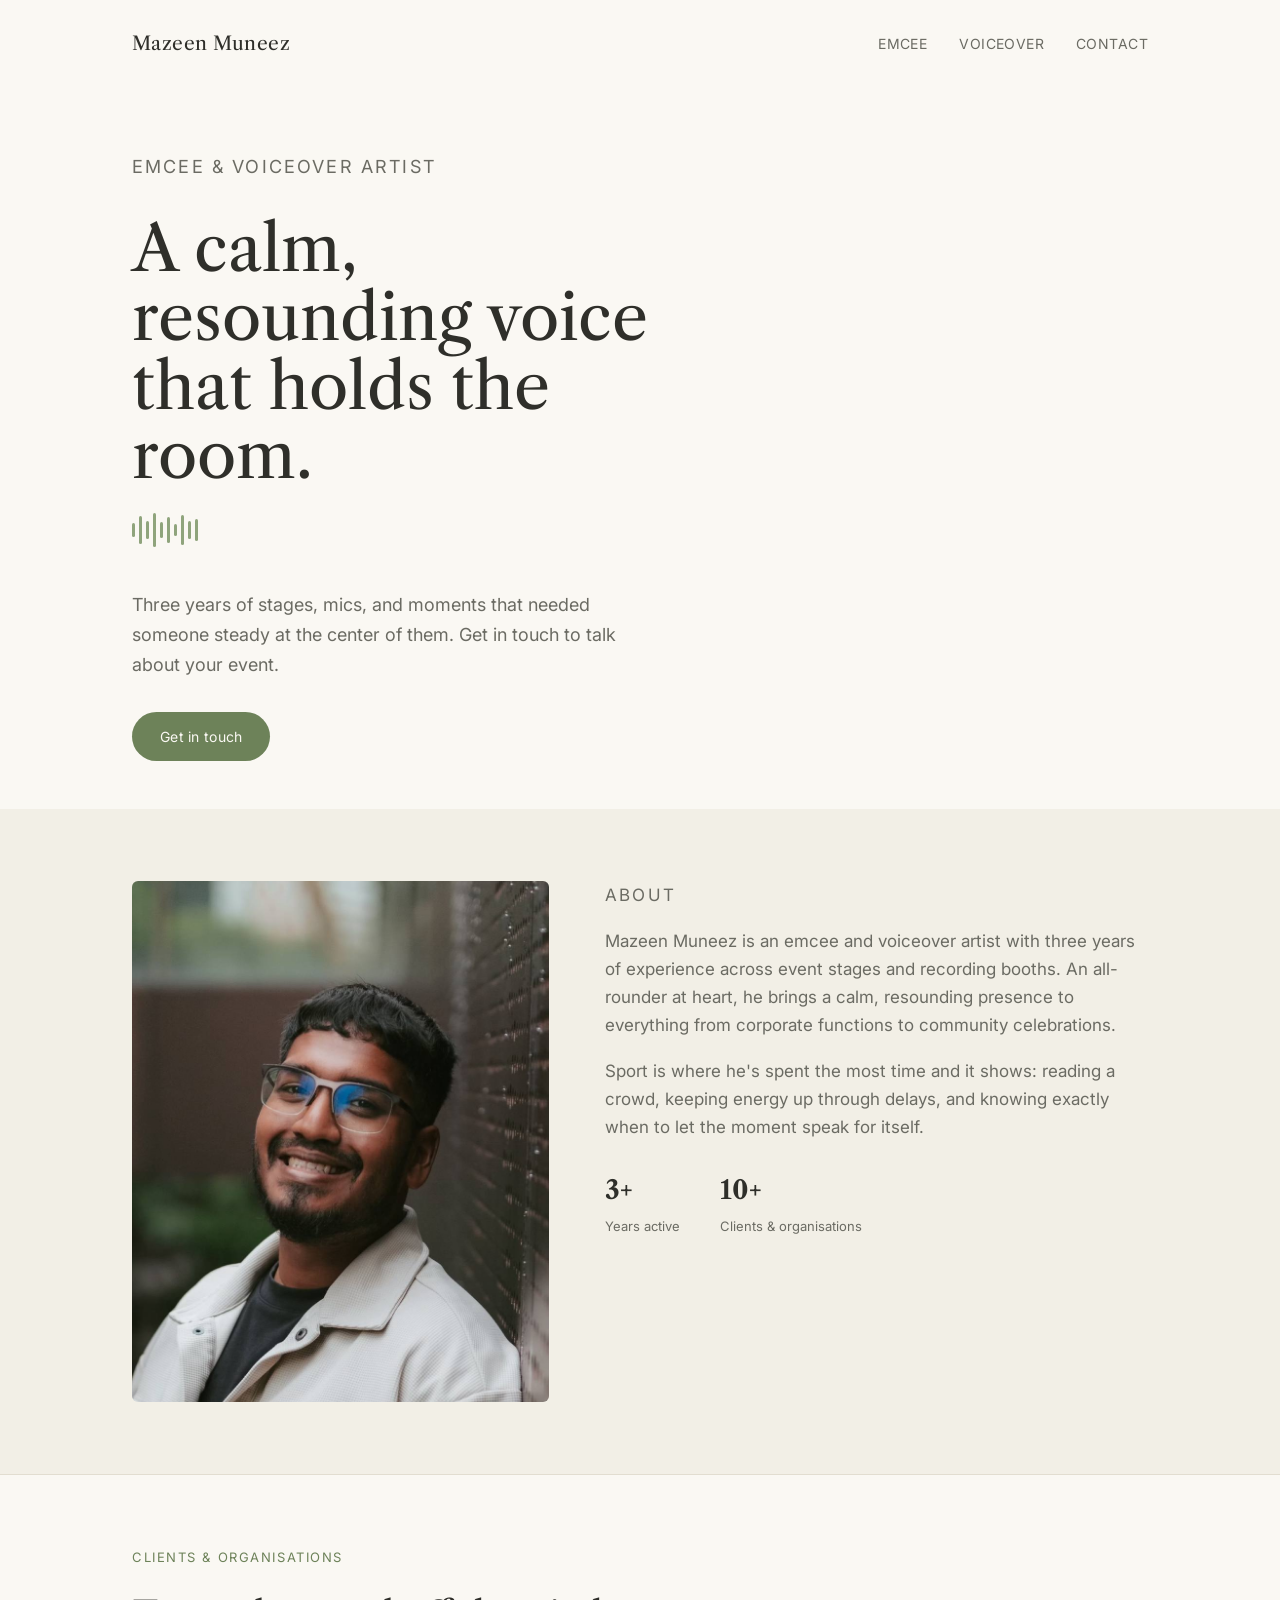
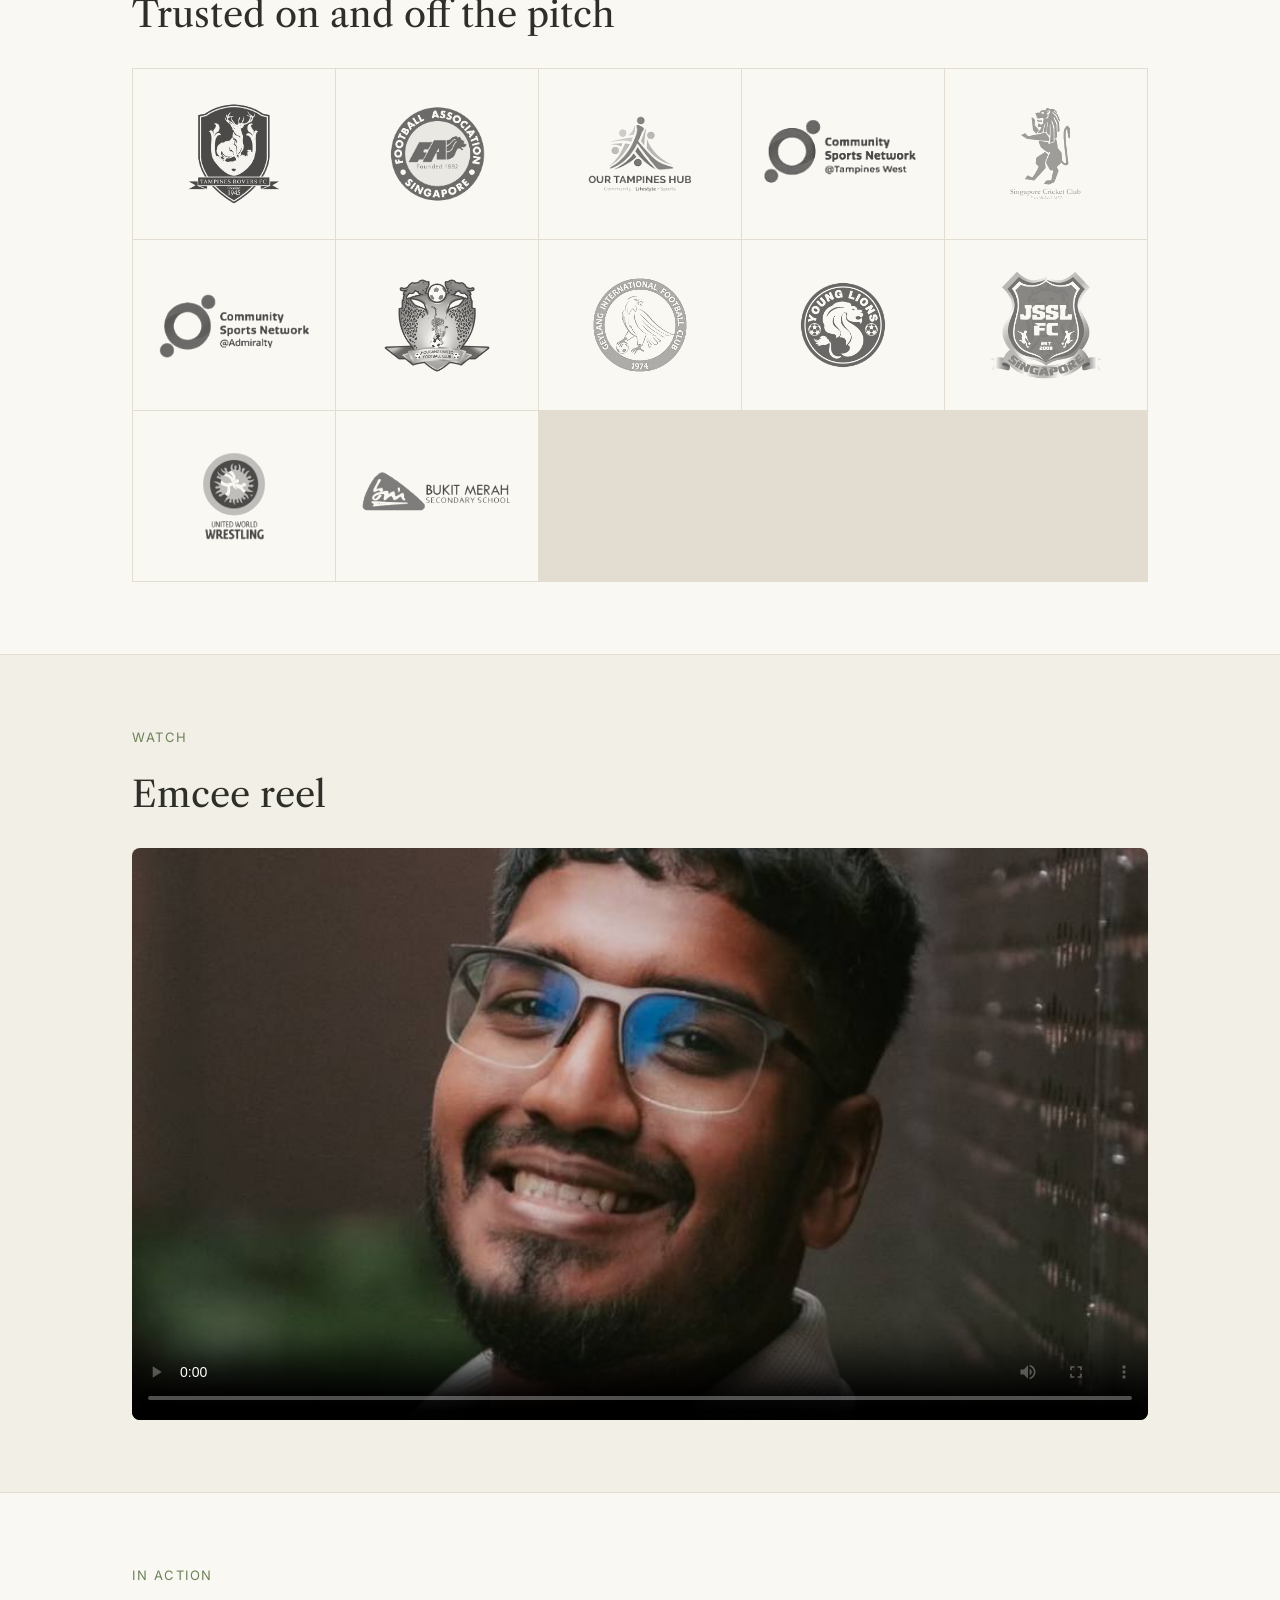
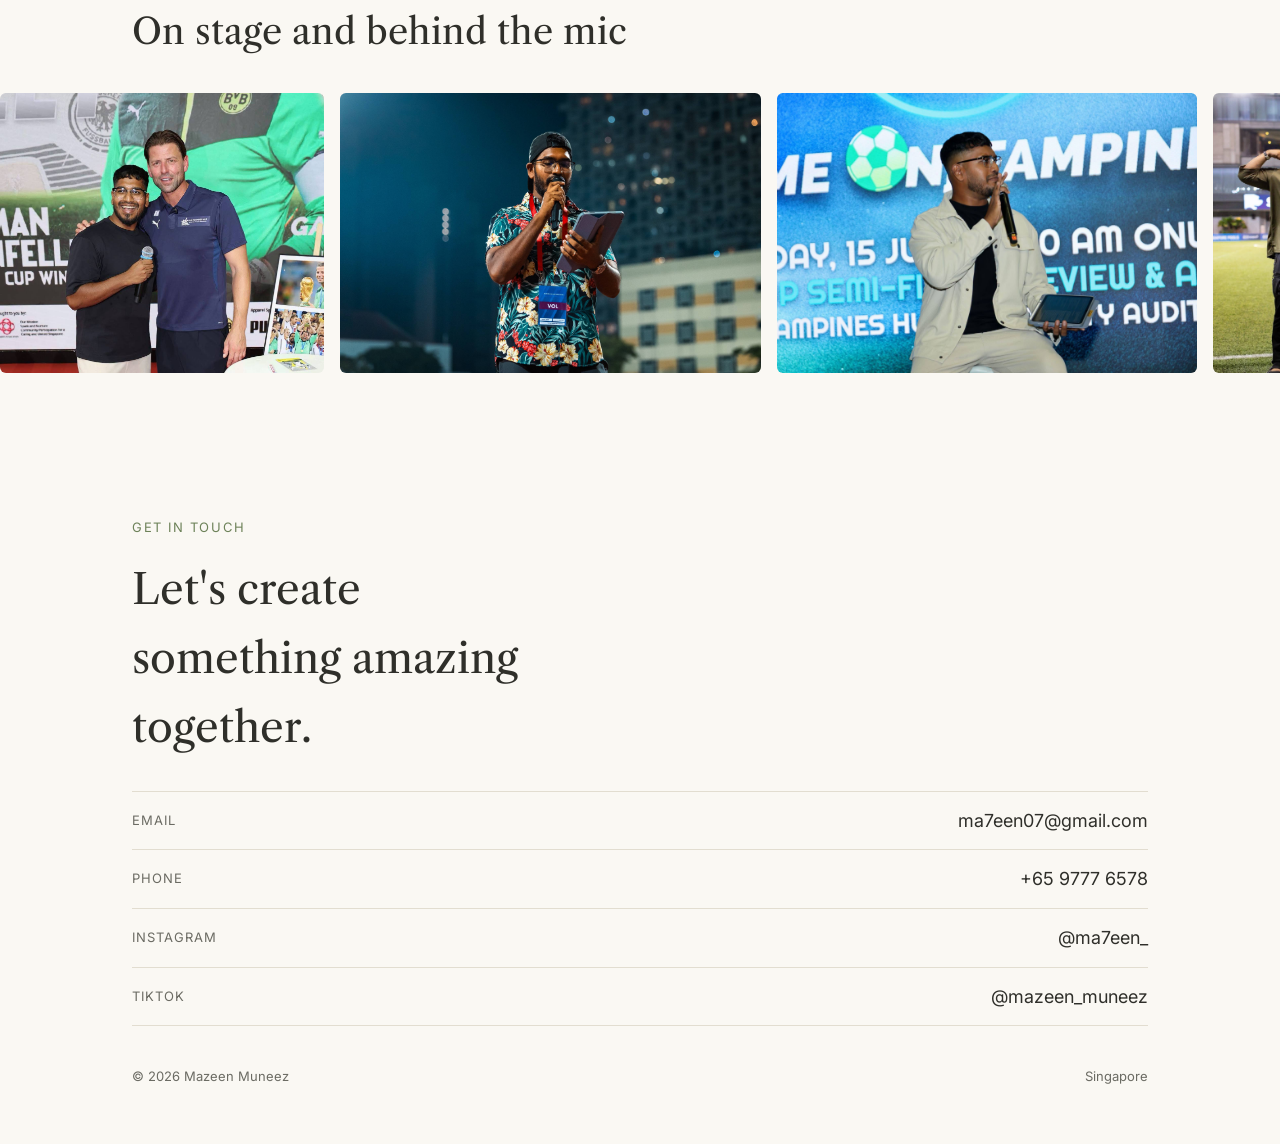
==== index.html @ b74b2fc1 "Update index.html" ====
<!DOCTYPE html>
<html lang="en">
<head>
<meta charset="UTF-8">
<meta name="viewport" content="width=device-width, initial-scale=1.0">
<title>Mazeen Muneez — Emcee &amp; Voiceover Artist</title>
<meta name="description" content="Mazeen Muneez is an emcee and voiceover artist based in Singapore, known for a calm, resounding presence at events of every kind, with a specialty in sports.">
<link rel="preconnect" href="https://fonts.googleapis.com">
<link href="https://fonts.googleapis.com/css2?family=Libre+Caslon+Text:ital@0;1&family=Inter:wght@400;500;600&display=swap" rel="stylesheet">
<link rel="stylesheet" href="styles.css">
</head>
<body>

<nav class="nav">
  <div class="wrap">
    <a href="index.html" class="nav-name">Mazeen Muneez</a>
    <ul class="nav-links">
      <li><a href="index.html">Emcee</a></li>
      <li><a href="voiceover.html">Voiceover</a></li>
      <li><a href="#contact">Contact</a></li>
    </ul>
  </div>
</nav>

<header class="hero">
  <div class="wrap">
    <p class="hero-eyebrow">Emcee &amp; Voiceover Artist</p>
    <h1>A calm, resounding voice that holds the room.</h1>
    <div class="waveform" aria-hidden="true">
      <span style="height:14px"></span>
      <span style="height:28px"></span>
      <span style="height:18px"></span>
      <span style="height:34px"></span>
      <span style="height:16px"></span>
      <span style="height:26px"></span>
      <span style="height:12px"></span>
      <span style="height:30px"></span>
      <span style="height:18px"></span>
      <span style="height:22px"></span>
    </div>
    <p>Three years of stages, mics, and moments that needed someone steady at the center of them. Get in touch to talk about your event.</p>
    <a href="#contact" class="btn btn-primary">Get in touch</a>
  </div>
</header>

<section class="bio">
  <div class="wrap bio-grid">
    <div class="bio-photo">
      <img src="assets/profile.jpg" alt="Portrait of Mazeen Muneez">
    </div>
    <div class="bio-text">
      <p class="section-label">About</p>
      <p>Mazeen Muneez is an emcee and voiceover artist with three years of experience across event stages and recording booths. An all-rounder at heart, he brings a calm, resounding presence to everything from corporate functions to community celebrations.</p>
      <p>Sport is where he's spent the most time and it shows: reading a crowd, keeping energy up through delays, and knowing exactly when to let the moment speak for itself.</p>
      <div class="bio-stats">
        <div class="bio-stat">
          <b>3+</b>
          <span>Years active</span>
        </div>
        <div class="bio-stat">
          <b>10+</b>
          <span>Clients &amp; organisations</span>
        </div>
      </div>
    </div>
  </div>
</section>

<section id="clients">
  <div class="wrap">
    <p class="section-label">Clients &amp; Organisations</p>
    <h2>Trusted on and off the pitch</h2>
    <div class="client-grid">
      <div class="client-tile"><img class="logo-boost" src="assets/logo/tampines-rovers.png" alt="Tampines Rovers FC"></div>
      <div class="client-tile"><img src="assets/logo/FAS.png" alt="FAS"></div>
      <div class="client-tile"><img src="assets/logo/our-tampines-hub.png" alt="Our Tampines Hub"></div>
      <div class="client-tile"><img class="logo-boost-lg" src="assets/logo/tampines-west-CSN.png" alt="Tampines West CSN"></div>
      <div class="client-tile"><img src="assets/logo/singapore-cricket-club.png" alt="Singapore Cricket Club"></div>
      <div class="client-tile"><img src="assets/logo/admiralty-csn.png" alt="Admiralty CSN"></div>
      <div class="client-tile"><img src="assets/logo/Hougang-United.png" alt="Hougang United"></div>
      <div class="client-tile"><img class="logo-shrink" src="assets/logo/Geylang-international.jpg" alt="Geylang International"></div>
      <div class="client-tile"><img src="assets/logo/young-lions.png" alt="Young Lions"></div>
      <div class="client-tile"><img src="assets/logo/jssl.png" alt="JSSL"></div>
      <div class="client-tile"><img src="assets/logo/UWW.png" alt="UWW"></div>
      <div class="client-tile"><img src="assets/logo/BMSS.png" alt="BMSS"></div>
    </div>
  </div>
</section>

<section id="reel" class="bio">
  <div class="wrap">
    <p class="section-label">Watch</p>
    <h2>Emcee reel</h2>
    <div class="reel-frame">
      <video src="assets/showreel.mp4" controls preload="metadata" poster="assets/profile.jpg"></video>
    </div>
  </div>
</section>

<section id="gallery" class="gallery-section">
  <div class="wrap">
    <p class="section-label">In Action</p>
    <h2>On stage and behind the mic</h2>
  </div>
  <div class="gallery-track-wrap">
    <div class="gallery-track">
      <img src="assets/gallery/event-01.jpg" alt="Mazeen Muneez emceeing an event">
      <img src="assets/gallery/event-02.jpg" alt="Mazeen Muneez emceeing an event">
      <img src="assets/gallery/event-03.jpg" alt="Mazeen Muneez emceeing an event">
      <img src="assets/gallery/event-04.jpg" alt="Mazeen Muneez emceeing an event">
      <img src="assets/gallery/event-05.jpg" alt="Mazeen Muneez emceeing an event">
      <img src="assets/gallery/event-06.jpg" alt="Mazeen Muneez emceeing an event">
      <img src="assets/gallery/event-07.jpg" alt="Mazeen Muneez emceeing an event">
      <!-- duplicate set for seamless loop, do not remove -->
      <img src="assets/gallery/event-01.jpg" alt="" aria-hidden="true">
      <img src="assets/gallery/event-02.jpg" alt="" aria-hidden="true">
      <img src="assets/gallery/event-03.jpg" alt="" aria-hidden="true">
      <img src="assets/gallery/event-04.jpg" alt="" aria-hidden="true">
      <img src="assets/gallery/event-05.jpg" alt="" aria-hidden="true">
      <img src="assets/gallery/event-06.jpg" alt="" aria-hidden="true">
      <img src="assets/gallery/event-07.jpg" alt="" aria-hidden="true">
    </div>
  </div>
</section>

<footer id="contact">
  <div class="wrap">
    <p class="section-label">Get in touch</p>
    <h2 class="contact-heading">Let's create something amazing together.</h2>
    <ul class="contact-list">
      <li><span>Email</span><a href="mailto:ma7een07@gmail.com">ma7een07@gmail.com</a></li>
      <li><span>Phone</span><a href="https://wa.me/6597776578" target="_blank" rel="noopener">+65 9777 6578</a></li>
      <li><span>Instagram</span><a href="https://instagram.com/ma7een_">@ma7een_</a></li>
      <li><span>TikTok</span><a href="https://tiktok.com/@mazeen_muneez">@mazeen_muneez</a></li>
    </ul>
    <div class="footer-meta">
      <span>© 2026 Mazeen Muneez</span>
      <span>Singapore</span>
    </div>
  </div>
</footer>

</body>
</html>
---- styles.css ----
/* ============================================
   Mazeen Muneez — Emcee & Voiceover
   Design tokens
   ============================================ */

:root {
  --bg: #faf8f3;
  --bg-sand: #f2efe6;
  --text: #2f2f2a;
  --text-soft: #6b6b63;
  --sage: #8fa47c;
  --sage-deep: #6d8259;
  --divider: #e2ddd0;
  --max-width: 1080px;

  --font-display: 'Libre Caslon Text', Georgia, serif;
  --font-body: 'Inter', -apple-system, BlinkMacSystemFont, sans-serif;
}

* {
  box-sizing: border-box;
}

html {
  scroll-behavior: smooth;
}

@media (prefers-reduced-motion: reduce) {
  html {
    scroll-behavior: auto;
  }
  * {
    animation-duration: 0.01ms !important;
    animation-iteration-count: 1 !important;
    transition-duration: 0.01ms !important;
  }
}

body {
  margin: 0;
  background: var(--bg);
  color: var(--text);
  font-family: var(--font-body);
  font-size: 16px;
  line-height: 1.65;
  -webkit-font-smoothing: antialiased;
}

a {
  color: inherit;
}

img {
  max-width: 100%;
  display: block;
}

.wrap {
  max-width: var(--max-width);
  margin: 0 auto;
  padding: 0 32px;
}

/* ---------- Nav ---------- */

.nav {
  padding: 28px 0;
  position: sticky;
  top: 0;
  background: rgba(250, 248, 243, 0.9);
  backdrop-filter: blur(6px);
  z-index: 10;
  border-bottom: 1px solid transparent;
}

.nav .wrap {
  display: flex;
  flex-wrap: wrap;
  align-items: center;
  justify-content: space-between;
  row-gap: 10px;
}

.nav-name {
  font-family: var(--font-display);
  font-size: 19px;
  letter-spacing: 0.02em;
  text-decoration: none;
  color: var(--text);
}

.nav-links {
  display: flex;
  gap: 32px;
  list-style: none;
  margin: 0;
  padding: 0;
}

.nav-links a {
  text-decoration: none;
  font-size: 14px;
  letter-spacing: 0.03em;
  text-transform: uppercase;
  color: var(--text-soft);
  transition: color 0.2s ease;
}

.nav-links a:hover,
.nav-links a:focus-visible {
  color: var(--sage-deep);
}

@media (max-width: 560px) {
  .nav {
    padding: 20px 0;
  }
  .nav .wrap {
    flex-direction: column;
    align-items: flex-start;
    gap: 12px;
  }
  .nav-links {
    gap: 20px;
  }
}

/* ---------- Hero ---------- */

.hero {
  padding: 64px 0 48px;
}

.hero-eyebrow {
  font-size: 13px;
  letter-spacing: 0.12em;
  text-transform: uppercase;
  color: var(--sage-deep);
  margin: 0 0 14px;
}

.hero h1 {
  font-family: var(--font-display);
  font-weight: 400;
  font-size: clamp(38px, 6vw, 64px);
  line-height: 1.08;
  margin: 0 0 20px;
  max-width: 14ch;
}

.hero p {
  font-size: 18px;
  color: var(--text-soft);
  max-width: 46ch;
  margin: 0 0 32px;
}

/* Waveform signature divider — represents the voice itself */

.waveform {
  display: flex;
  align-items: center;
  gap: 4px;
  height: 40px;
  margin: 8px 0 40px;
}

.waveform span {
  display: block;
  width: 3px;
  border-radius: 2px;
  background: var(--sage);
  animation: sway 2.4s ease-in-out infinite;
}

.waveform span:nth-child(odd) {
  animation-delay: -1.2s;
}

@keyframes sway {
  0%, 100% { height: 10px; opacity: 0.55; }
  50% { height: 34px; opacity: 1; }
}

/* ---------- Buttons ---------- */

.btn {
  display: inline-block;
  padding: 13px 28px;
  border-radius: 999px;
  text-decoration: none;
  font-size: 14px;
  letter-spacing: 0.02em;
  transition: background 0.2s ease, color 0.2s ease, transform 0.2s ease;
}

.btn-primary {
  background: var(--sage-deep);
  color: var(--bg);
}

.btn-primary:hover,
.btn-primary:focus-visible {
  background: var(--text);
  transform: translateY(-1px);
}

.btn-ghost {
  border: 1px solid var(--divider);
  color: var(--text);
}

.btn-ghost:hover,
.btn-ghost:focus-visible {
  border-color: var(--sage-deep);
  color: var(--sage-deep);
}

/* ---------- Section shell ---------- */

section {
  padding: 72px 0;
}

section + section {
  border-top: 1px solid var(--divider);
}

.section-label {
  font-size: 13px;
  letter-spacing: 0.12em;
  text-transform: uppercase;
  color: var(--sage-deep);
  margin: 0 0 16px;
}

h2 {
  font-family: var(--font-display);
  font-weight: 400;
  font-size: clamp(26px, 3.4vw, 36px);
  margin: 0 0 24px;
}

/* ---------- Bio ---------- */

.bio {
  background: var(--bg-sand);
}

.bio-grid {
  display: grid;
  grid-template-columns: 1fr 1.3fr;
  gap: 56px;
  align-items: start;
}

.bio-photo {
  aspect-ratio: 4 / 5;
  background: var(--divider);
  border-radius: 6px;
  overflow: hidden;
}

.bio-photo img {
  width: 100%;
  height: 100%;
  object-fit: cover;
}

.bio-text p {
  font-size: 17px;
  color: var(--text-soft);
  margin: 0 0 18px;
}

.bio-stats {
  display: flex;
  gap: 40px;
  margin-top: 28px;
}

.bio-stat b {
  display: block;
  font-family: var(--font-display);
  font-size: 26px;
  color: var(--text);
}

.bio-stat span {
  font-size: 13px;
  color: var(--text-soft);
}

@media (max-width: 720px) {
  .bio-grid {
    grid-template-columns: 1fr;
  }
}

/* ---------- Clients ---------- */

.client-grid {
  display: grid;
  grid-template-columns: repeat(auto-fit, minmax(180px, 1fr));
  gap: 1px;
  background: var(--divider);
  border: 1px solid var(--divider);
}

.client-tile {
  background: var(--bg);
  height: 170px;
  display: flex;
  align-items: center;
  justify-content: center;
  padding: 24px;
  text-align: center;
}

.client-tile img {
  max-height: 110px;
  width: auto;
  filter: grayscale(1) contrast(1.15) brightness(1.05);
  opacity: 0.7;
  mix-blend-mode: multiply;
  transition: opacity 0.2s ease, filter 0.2s ease;
}

.client-tile:hover img {
  filter: grayscale(0);
  opacity: 1;
}

.client-tile img.logo-boost {
  transform: scale(1.3);
}

.client-tile img.logo-boost-lg {
  transform: scale(1.58);
}

.client-tile img.logo-shrink {
  transform: scale(0.85);
}

.client-tile span {
  font-size: 13px;
  color: var(--text-soft);
  letter-spacing: 0.02em;
}

/* ---------- Reel ---------- */

.reel-frame {
  position: relative;
  width: 100%;
  aspect-ratio: 16 / 9;
  background: var(--text);
  border-radius: 8px;
  overflow: hidden;
}

.reel-frame iframe,
.reel-frame video {
  width: 100%;
  height: 100%;
  border: 0;
  display: block;
  object-fit: cover;
}

.reel-note {
  margin-top: 16px;
  font-size: 14px;
  color: var(--text-soft);
}

.tiktok-frame {
  display: flex;
  justify-content: center;
}

.tiktok-frame + .tiktok-frame {
  margin-top: 32px;
}

/* ---------- Audio samples ---------- */

.audio-list {
  display: flex;
  flex-direction: column;
  gap: 20px;
  max-width: 640px;
}

.audio-item {
  padding: 20px 24px;
  background: var(--bg-sand);
  border-radius: 8px;
}

.audio-title {
  margin: 0 0 12px;
  font-size: 15px;
  font-weight: 500;
  color: var(--text);
  letter-spacing: 0.01em;
}

.audio-item audio {
  width: 100%;
  accent-color: var(--sage-deep);
}

/* ---------- Gallery ---------- */

.gallery-section {
  padding: 72px 0;
  overflow: hidden;
}

.gallery-section .wrap {
  margin-bottom: 32px;
}

.gallery-track-wrap {
  overflow: hidden;
  width: 100%;
}

.gallery-track {
  display: flex;
  gap: 16px;
  width: max-content;
  animation: gallery-scroll 45s linear infinite;
}

.gallery-track img {
  height: 280px;
  width: auto;
  flex-shrink: 0;
  border-radius: 6px;
  object-fit: cover;
}

@keyframes gallery-scroll {
  from { transform: translateX(0); }
  to { transform: translateX(-50%); }
}

@media (prefers-reduced-motion: reduce) {
  .gallery-track {
    animation: none;
  }
  .gallery-track-wrap {
    overflow-x: auto;
  }
}

@media (max-width: 720px) {
  .gallery-track img {
    height: 180px;
  }
}

/* ---------- Contact / Footer ---------- */

footer {
  padding: 72px 0 56px;
}

.contact-heading {
  font-family: var(--font-display);
  font-size: clamp(28px, 4vw, 42px);
  font-weight: 400;
  margin: 0 0 28px;
  max-width: 16ch;
}

.contact-list {
  list-style: none;
  margin: 0 0 40px;
  padding: 0;
  font-size: 18px;
}

.contact-list li {
  padding: 14px 0;
  border-top: 1px solid var(--divider);
  display: flex;
  justify-content: space-between;
}

.contact-list li:last-child {
  border-bottom: 1px solid var(--divider);
}

.contact-list a {
  text-decoration: none;
  color: var(--text);
}

.contact-list a:hover,
.contact-list a:focus-visible {
  color: var(--sage-deep);
}

.contact-list span:first-child {
  color: var(--text-soft);
  font-size: 13px;
  text-transform: uppercase;
  letter-spacing: 0.08em;
  align-self: center;
}

.footer-meta {
  font-size: 13px;
  color: var(--text-soft);
  display: flex;
  justify-content: space-between;
  flex-wrap: wrap;
  gap: 12px;
}

/* Focus visibility */
a:focus-visible,
button:focus-visible {
  outline: 2px solid var(--sage-deep);
  outline-offset: 3px;
}
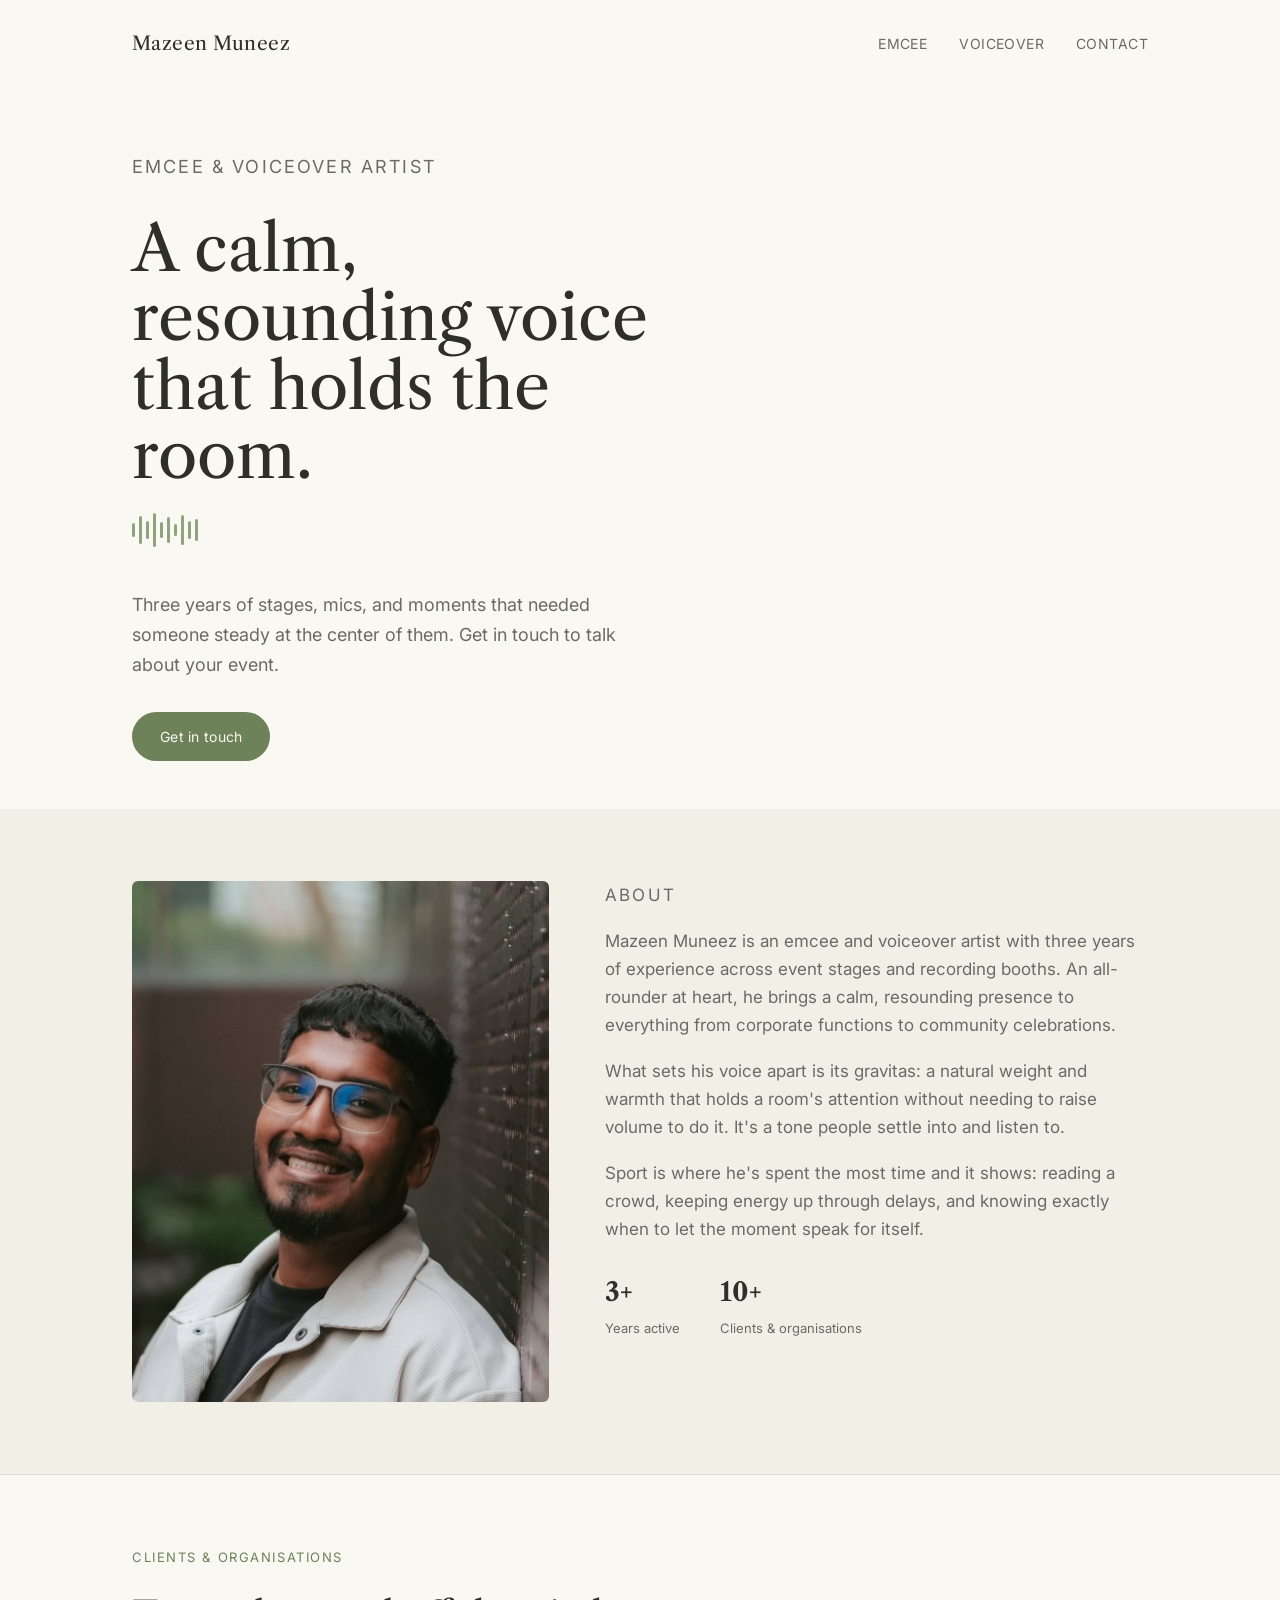
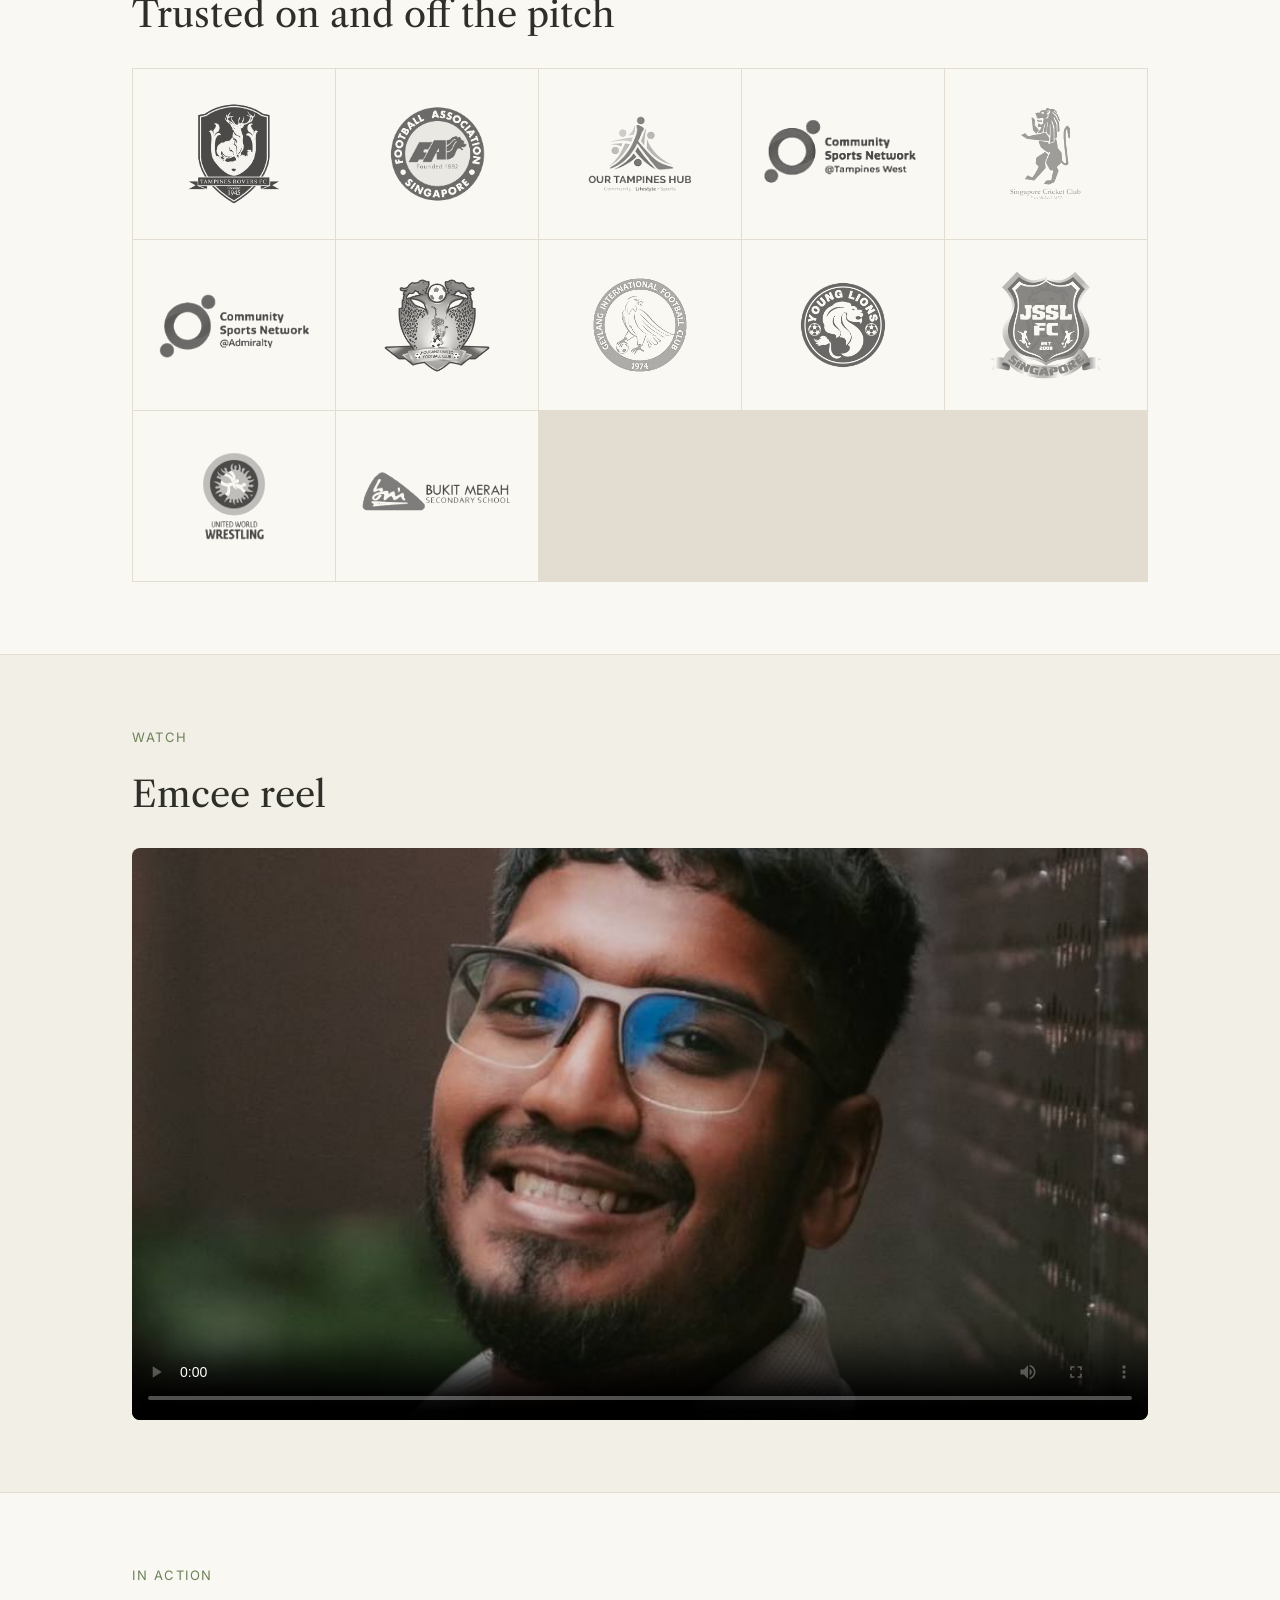
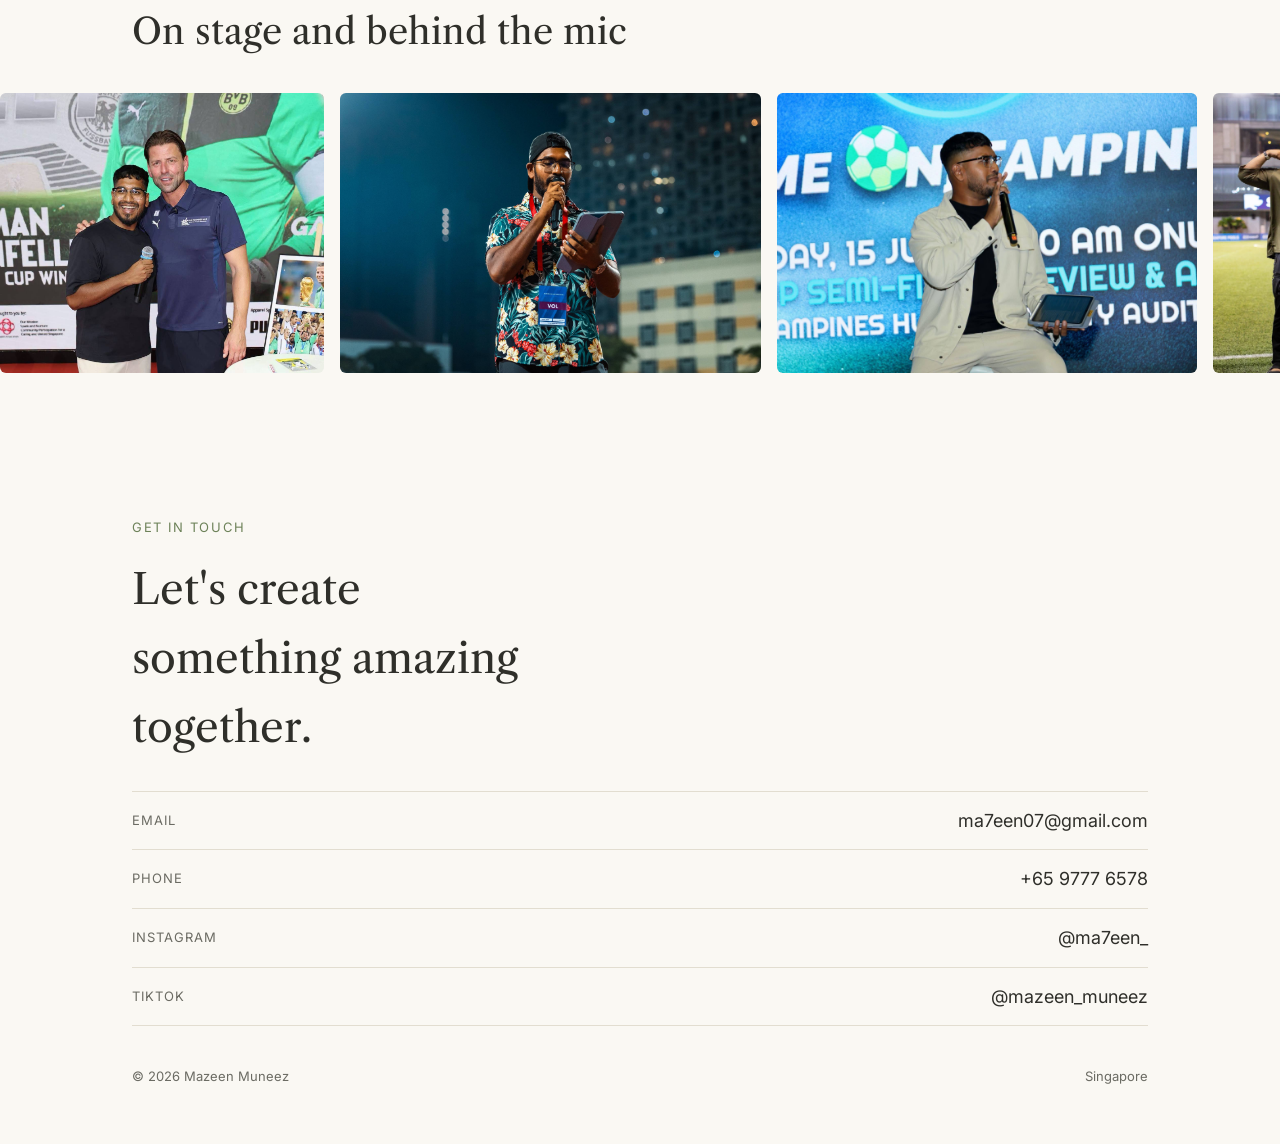
==== commit a6e61f81: "Update index.html" ====
--- a/index.html
+++ b/index.html
@@ -51,6 +51,7 @@
     <div class="bio-text">
       <p class="section-label">About</p>
       <p>Mazeen Muneez is an emcee and voiceover artist with three years of experience across event stages and recording booths. An all-rounder at heart, he brings a calm, resounding presence to everything from corporate functions to community celebrations.</p>
+      <p>What sets his voice apart is its gravitas: a natural weight and warmth that holds a room's attention without needing to raise volume to do it. It's a tone people settle into and listen to.</p>
       <p>Sport is where he's spent the most time and it shows: reading a crowd, keeping energy up through delays, and knowing exactly when to let the moment speak for itself.</p>
       <div class="bio-stats">
         <div class="bio-stat">
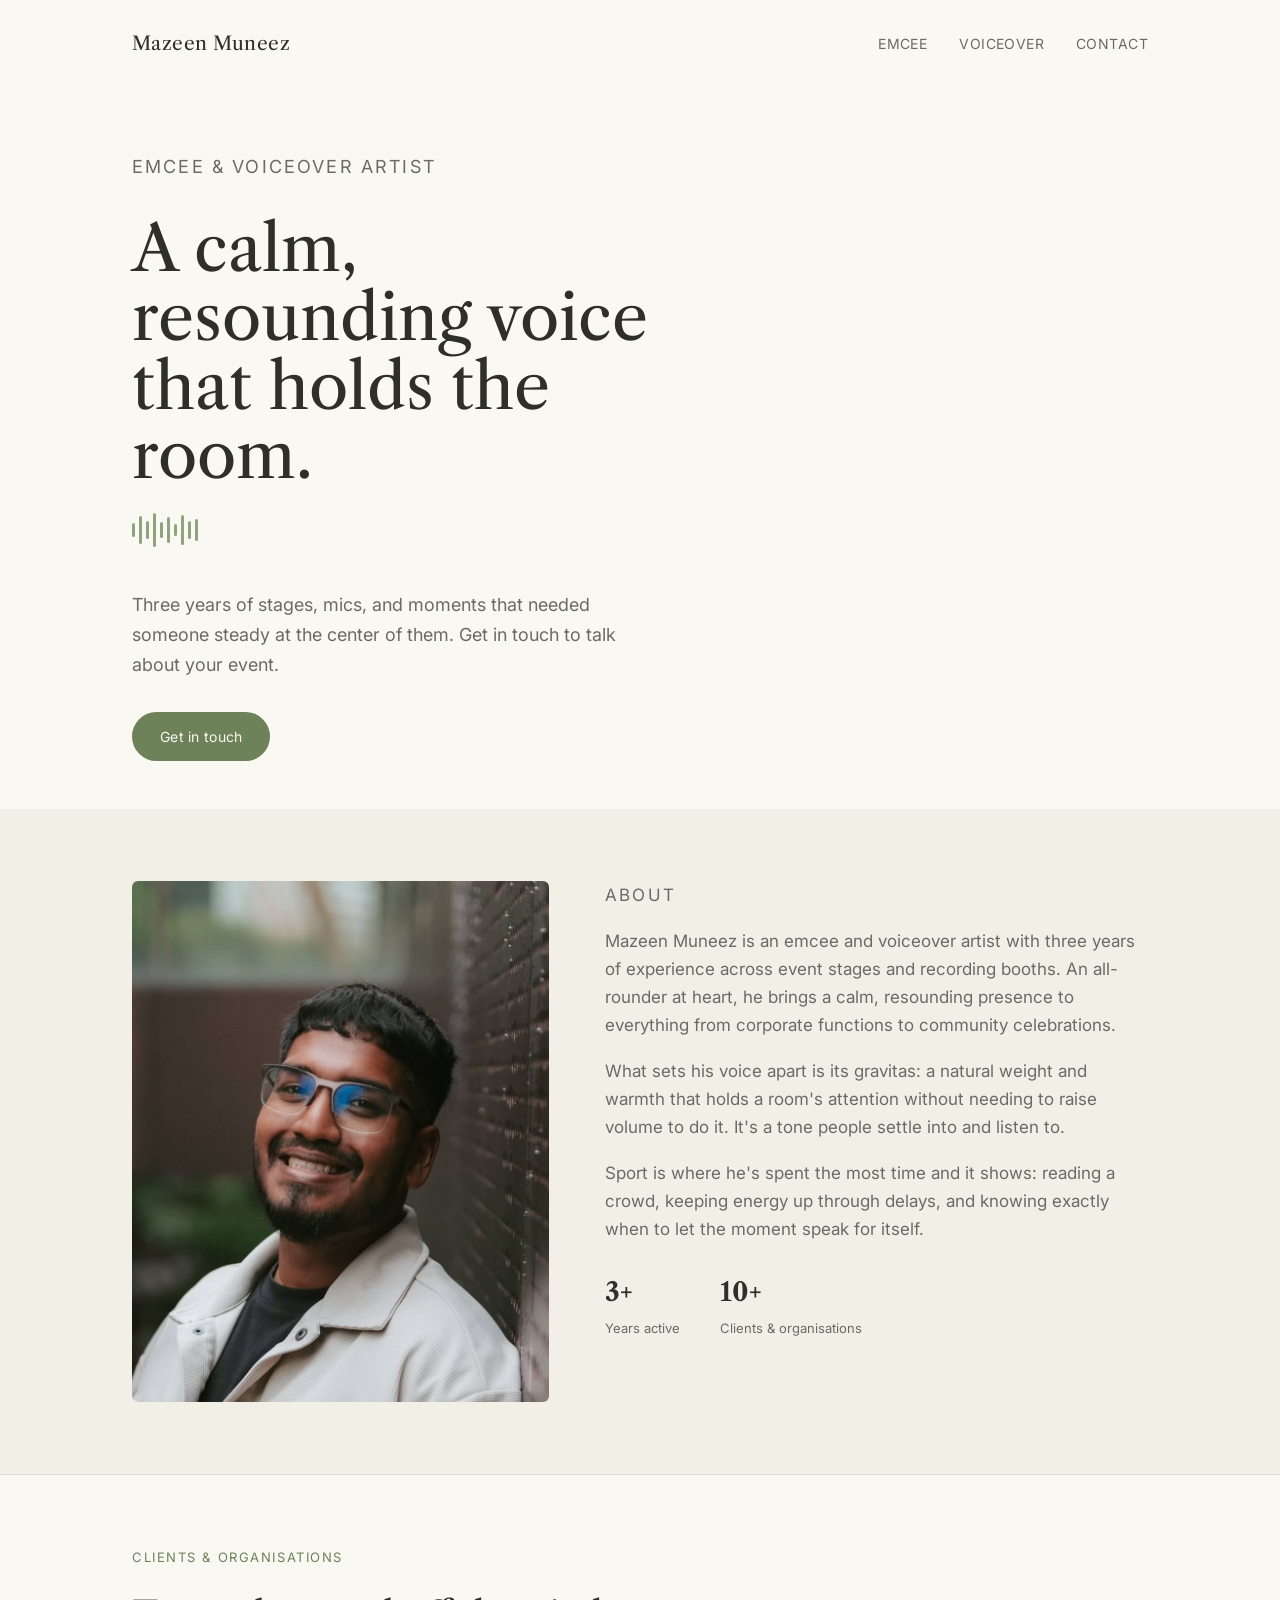
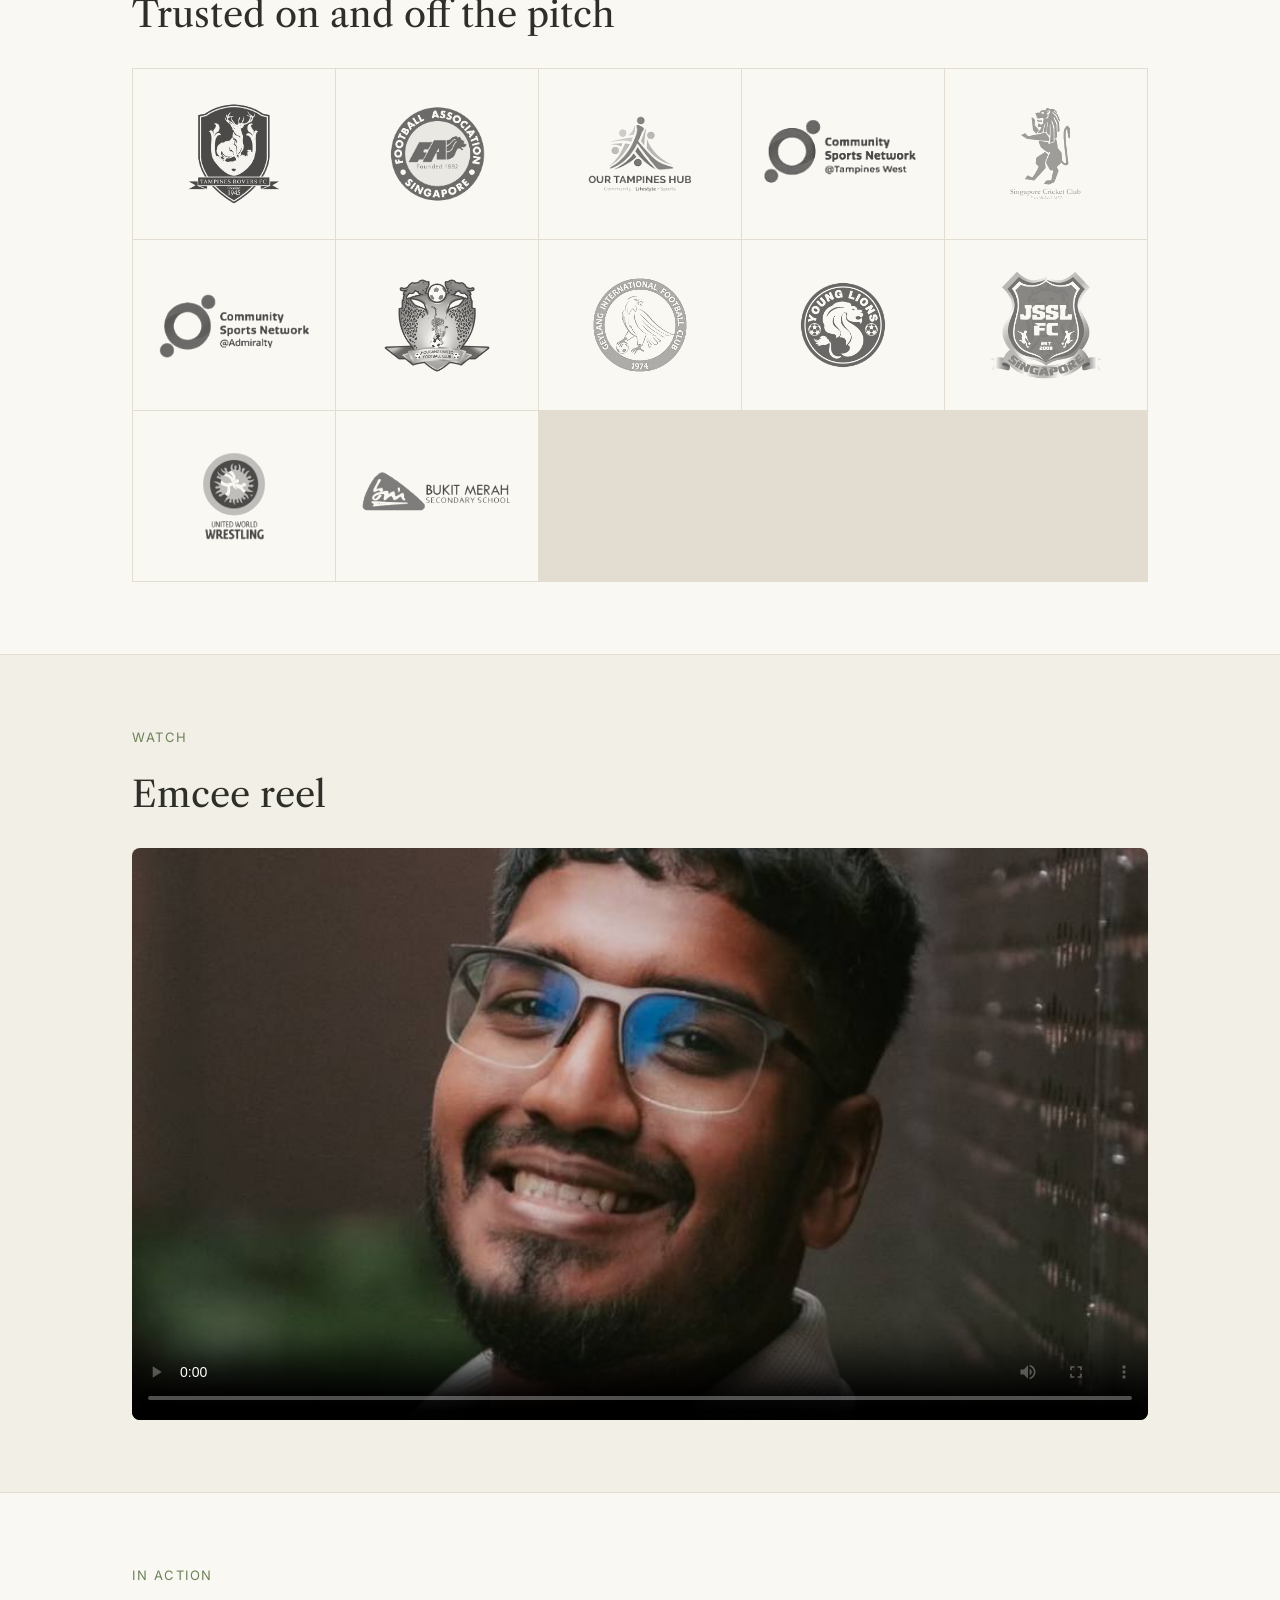
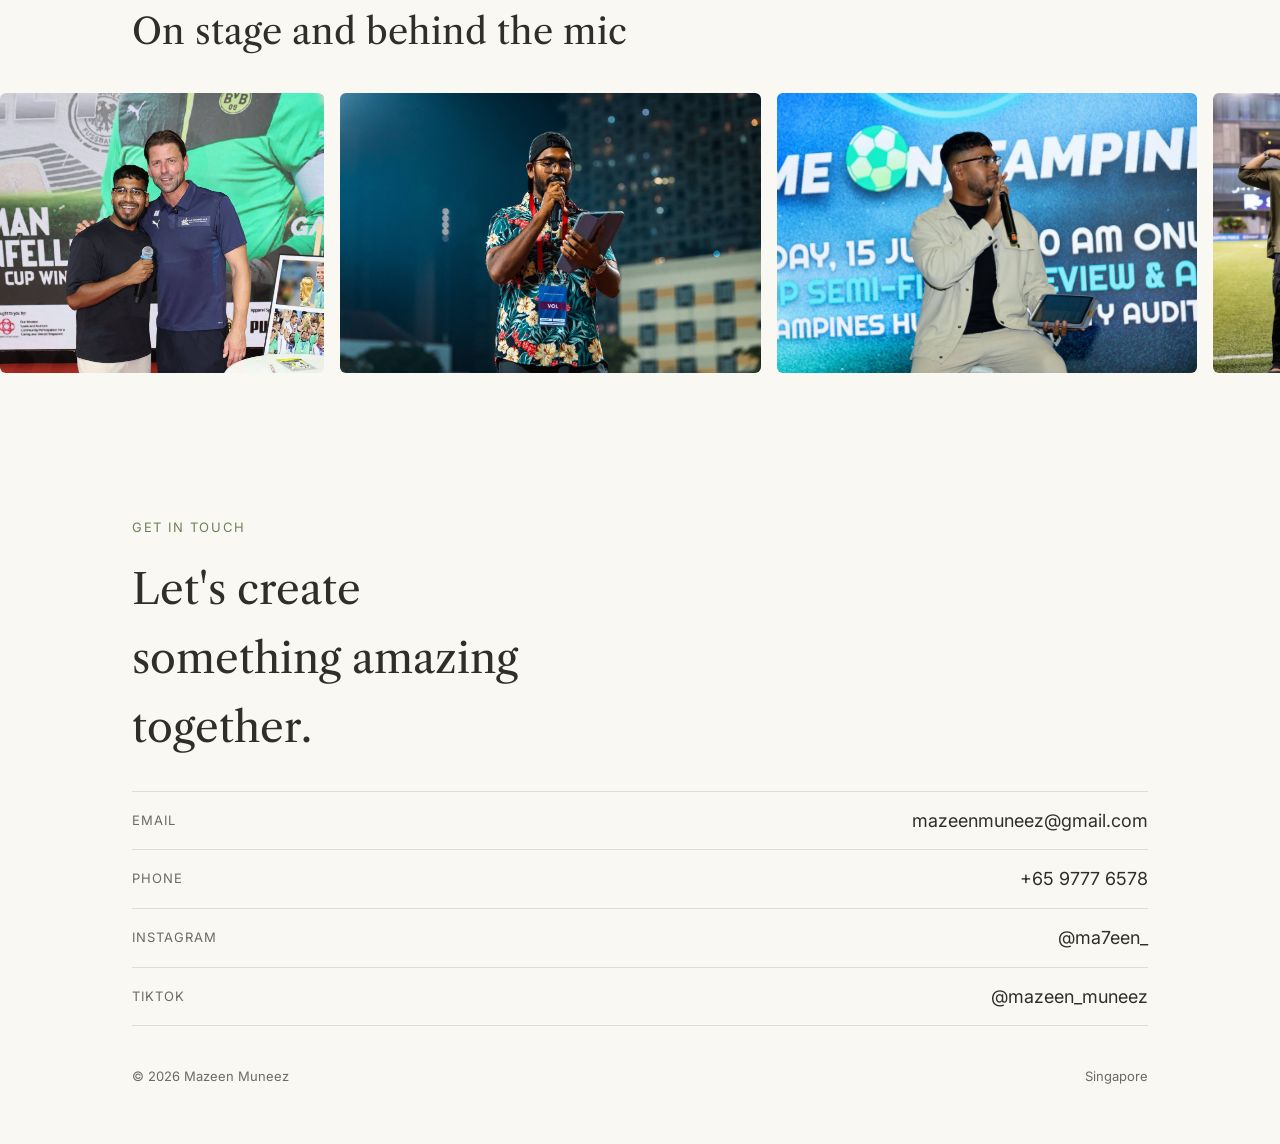
==== commit a12db22f: "Update index.html" ====
--- a/index.html
+++ b/index.html
@@ -112,6 +112,7 @@
       <img src="assets/gallery/event-05.jpg" alt="Mazeen Muneez emceeing an event">
       <img src="assets/gallery/event-06.jpg" alt="Mazeen Muneez emceeing an event">
       <img src="assets/gallery/event-07.jpg" alt="Mazeen Muneez emceeing an event">
+      <img src="assets/gallery/event-08.jpg" alt="Mazeen Muneez emceeing an event">
       <!-- duplicate set for seamless loop, do not remove -->
       <img src="assets/gallery/event-01.jpg" alt="" aria-hidden="true">
       <img src="assets/gallery/event-02.jpg" alt="" aria-hidden="true">
@@ -120,6 +121,7 @@
       <img src="assets/gallery/event-05.jpg" alt="" aria-hidden="true">
       <img src="assets/gallery/event-06.jpg" alt="" aria-hidden="true">
       <img src="assets/gallery/event-07.jpg" alt="" aria-hidden="true">
+      <img src="assets/gallery/event-08.jpg" alt="" aria-hidden="true">
     </div>
   </div>
 </section>
@@ -129,7 +131,7 @@
     <p class="section-label">Get in touch</p>
     <h2 class="contact-heading">Let's create something amazing together.</h2>
     <ul class="contact-list">
-      <li><span>Email</span><a href="mailto:ma7een07@gmail.com">ma7een07@gmail.com</a></li>
+      <li><span>Email</span><a href="mailto:mazeenmuneez@gmail.com">mazeenmuneez@gmail.com</a></li>
       <li><span>Phone</span><a href="https://wa.me/6597776578" target="_blank" rel="noopener">+65 9777 6578</a></li>
       <li><span>Instagram</span><a href="https://instagram.com/ma7een_">@ma7een_</a></li>
       <li><span>TikTok</span><a href="https://tiktok.com/@mazeen_muneez">@mazeen_muneez</a></li>
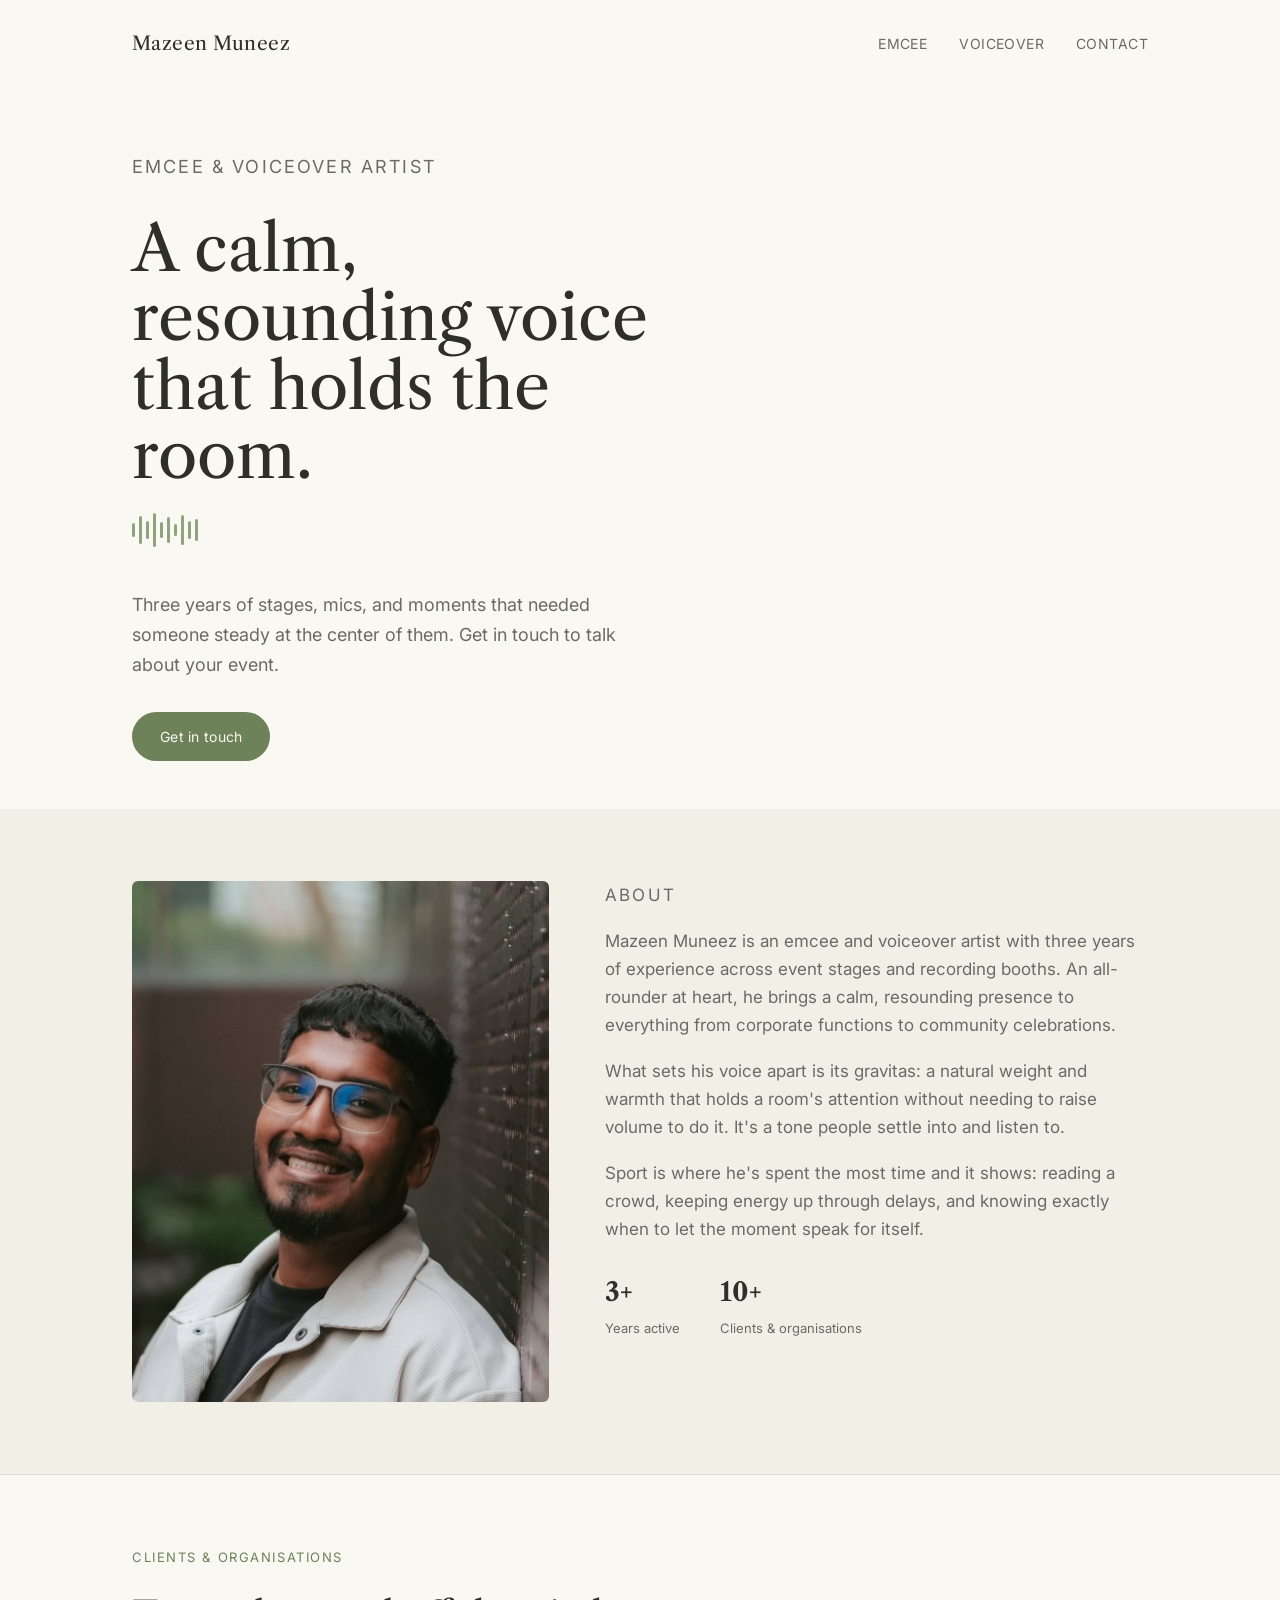
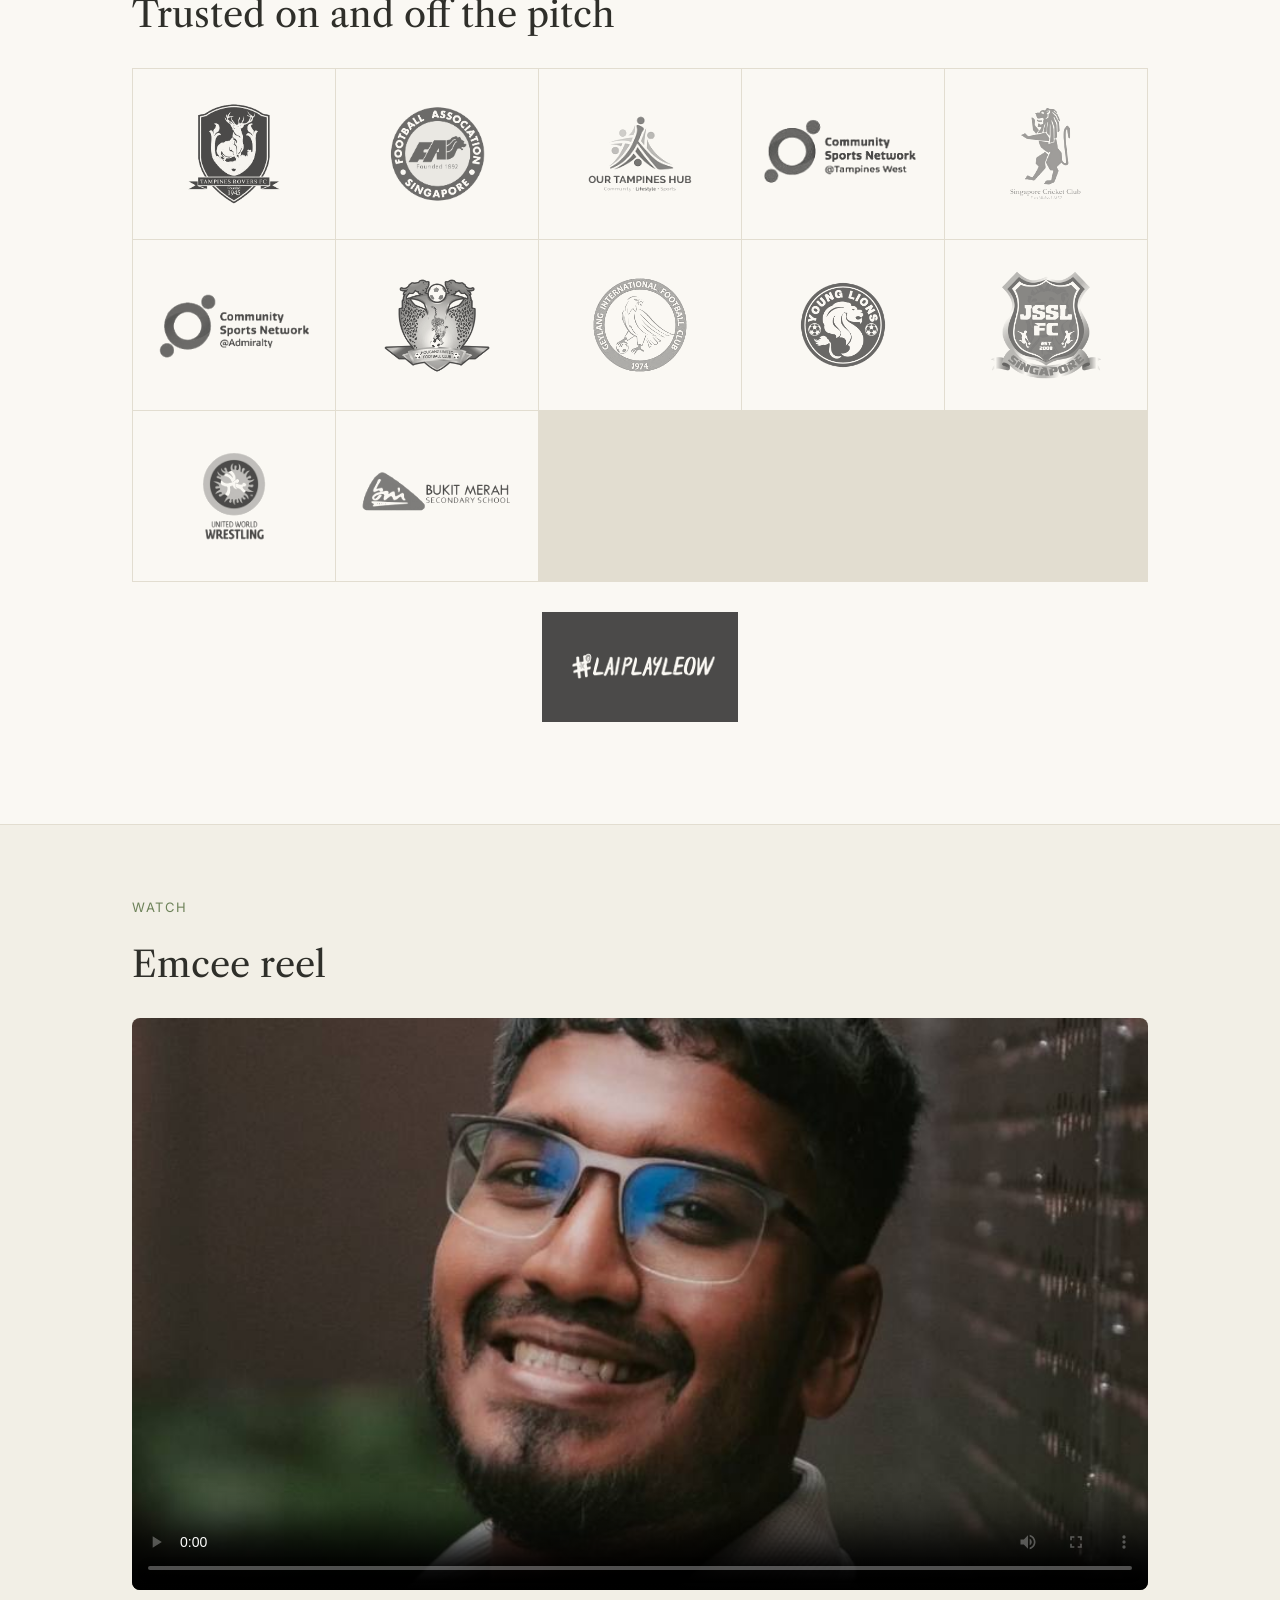
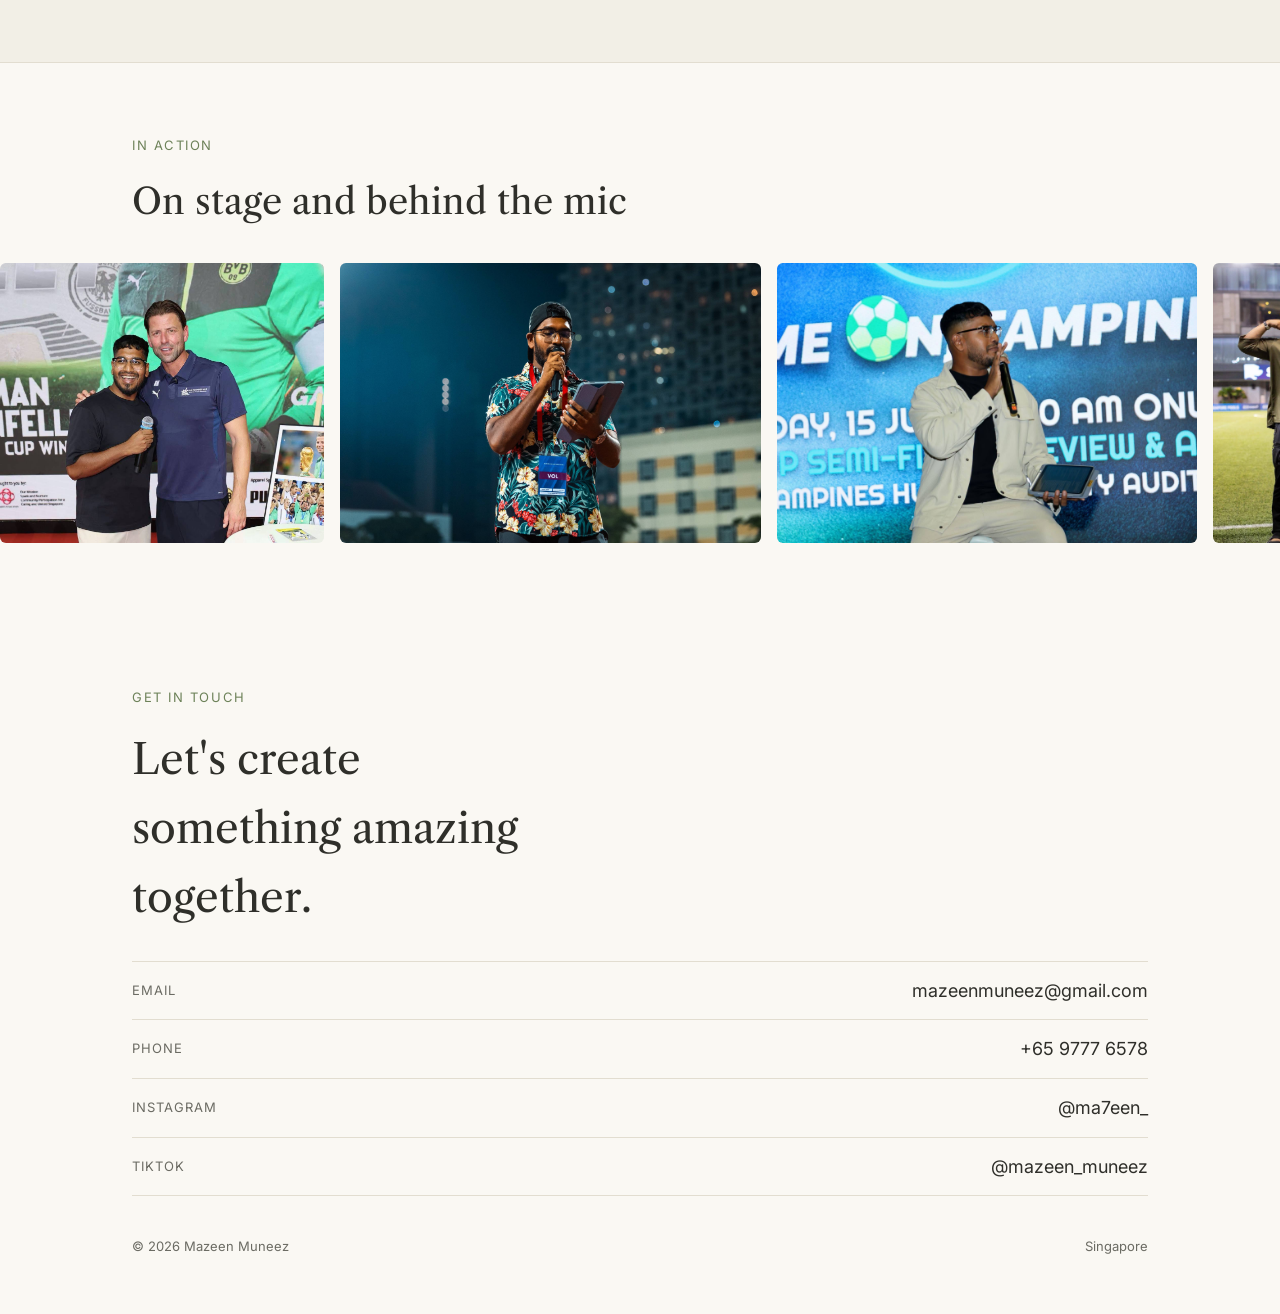
==== commit 0da8edea: "Update index.html" ====
--- a/index.html
+++ b/index.html
@@ -83,7 +83,8 @@
       <div class="client-tile"><img src="assets/logo/young-lions.png" alt="Young Lions"></div>
       <div class="client-tile"><img src="assets/logo/jssl.png" alt="JSSL"></div>
       <div class="client-tile"><img src="assets/logo/UWW.png" alt="UWW"></div>
-      <div class="client-tile"><img src="assets/logo/BMSS.png" alt="BMSS"></div>
+      <dive class="client-tile"><img src="assets/logo/BMSS.png" alt="BMSS"></div>
+      <dive class="client-tile"><img src="assets/logo/laiplayleow.jpg" alt="LaiPlayLeow"></div>
     </div>
   </div>
 </section>
@@ -113,6 +114,7 @@
       <img src="assets/gallery/event-06.jpg" alt="Mazeen Muneez emceeing an event">
       <img src="assets/gallery/event-07.jpg" alt="Mazeen Muneez emceeing an event">
       <img src="assets/gallery/event-08.jpg" alt="Mazeen Muneez emceeing an event">
+      <img src="assets/gallery/event-09.JPG" alt="Mazeen Muneez emceeing an event">
       <!-- duplicate set for seamless loop, do not remove -->
       <img src="assets/gallery/event-01.jpg" alt="" aria-hidden="true">
       <img src="assets/gallery/event-02.jpg" alt="" aria-hidden="true">
@@ -122,6 +124,7 @@
       <img src="assets/gallery/event-06.jpg" alt="" aria-hidden="true">
       <img src="assets/gallery/event-07.jpg" alt="" aria-hidden="true">
       <img src="assets/gallery/event-08.jpg" alt="" aria-hidden="true">
+      <img src="assets/gallery/event-09.JPG" alt="" aria-hidden="true">
     </div>
   </div>
 </section>
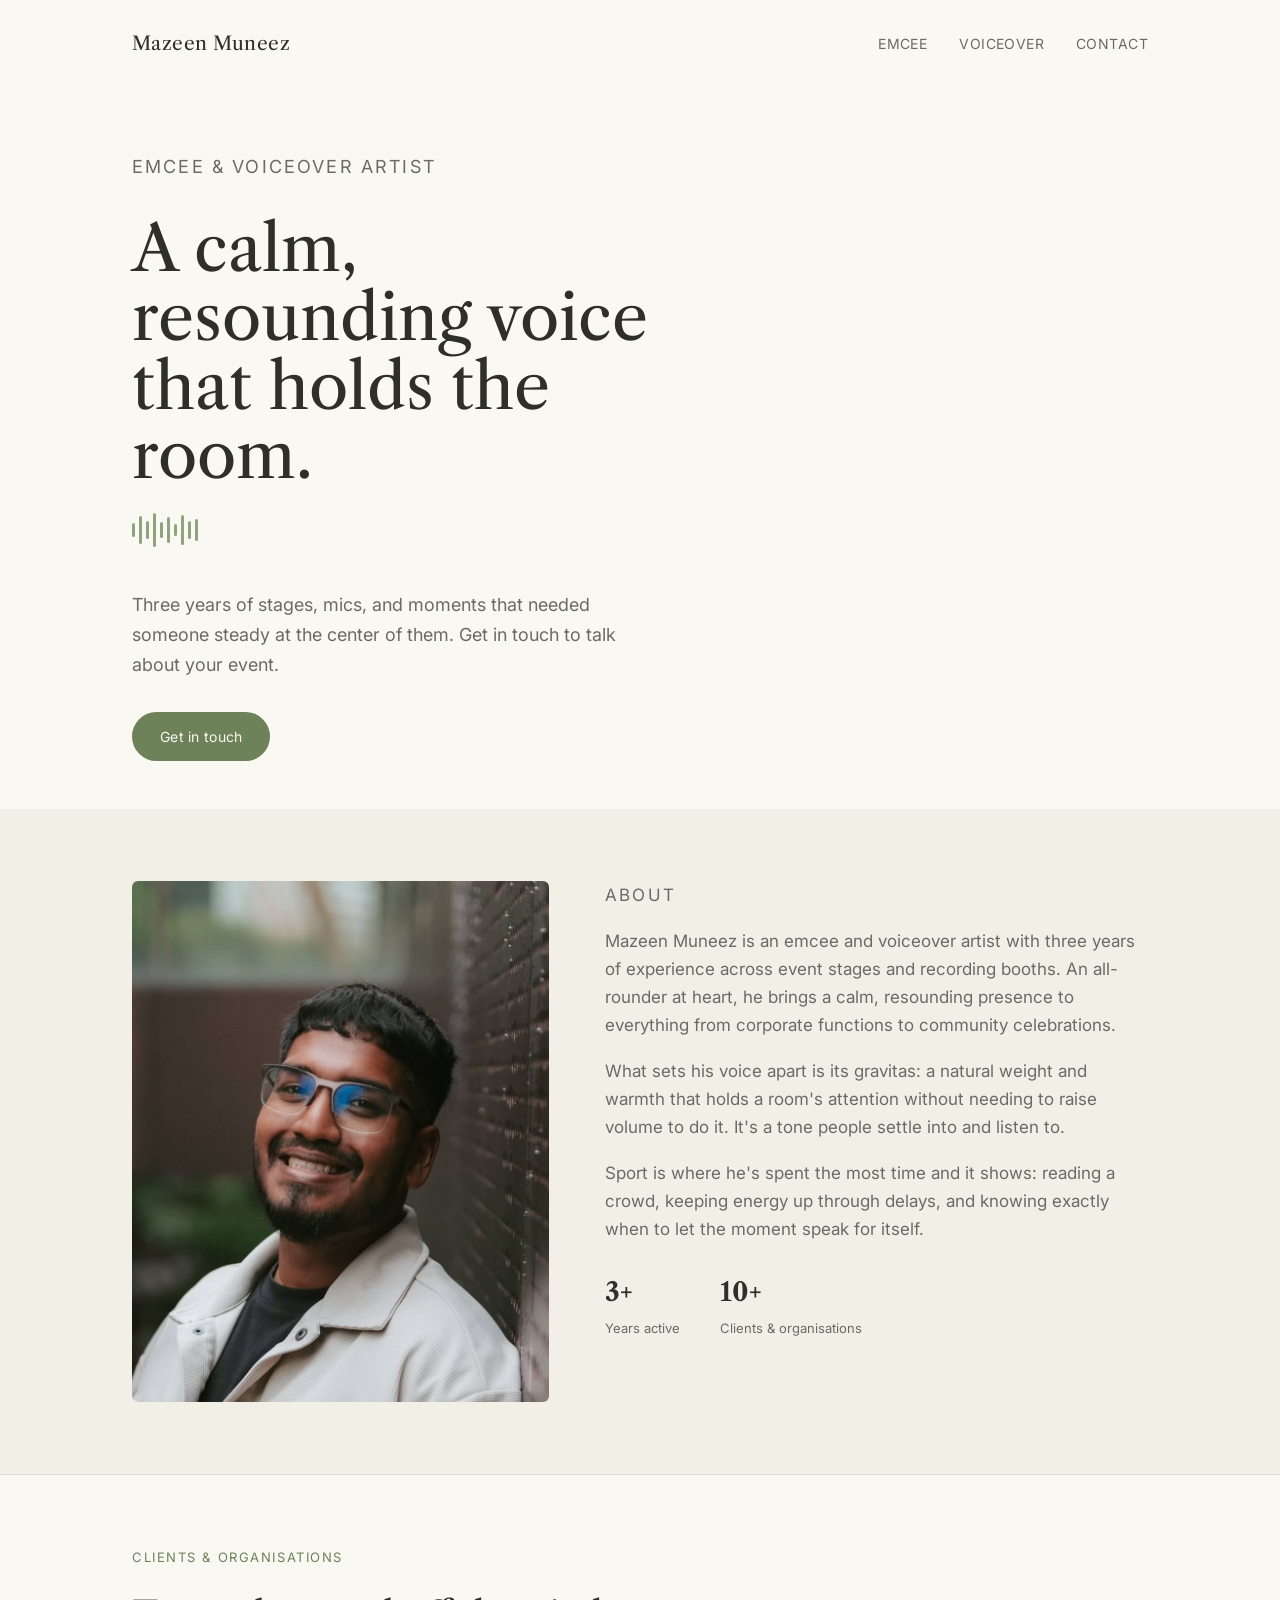
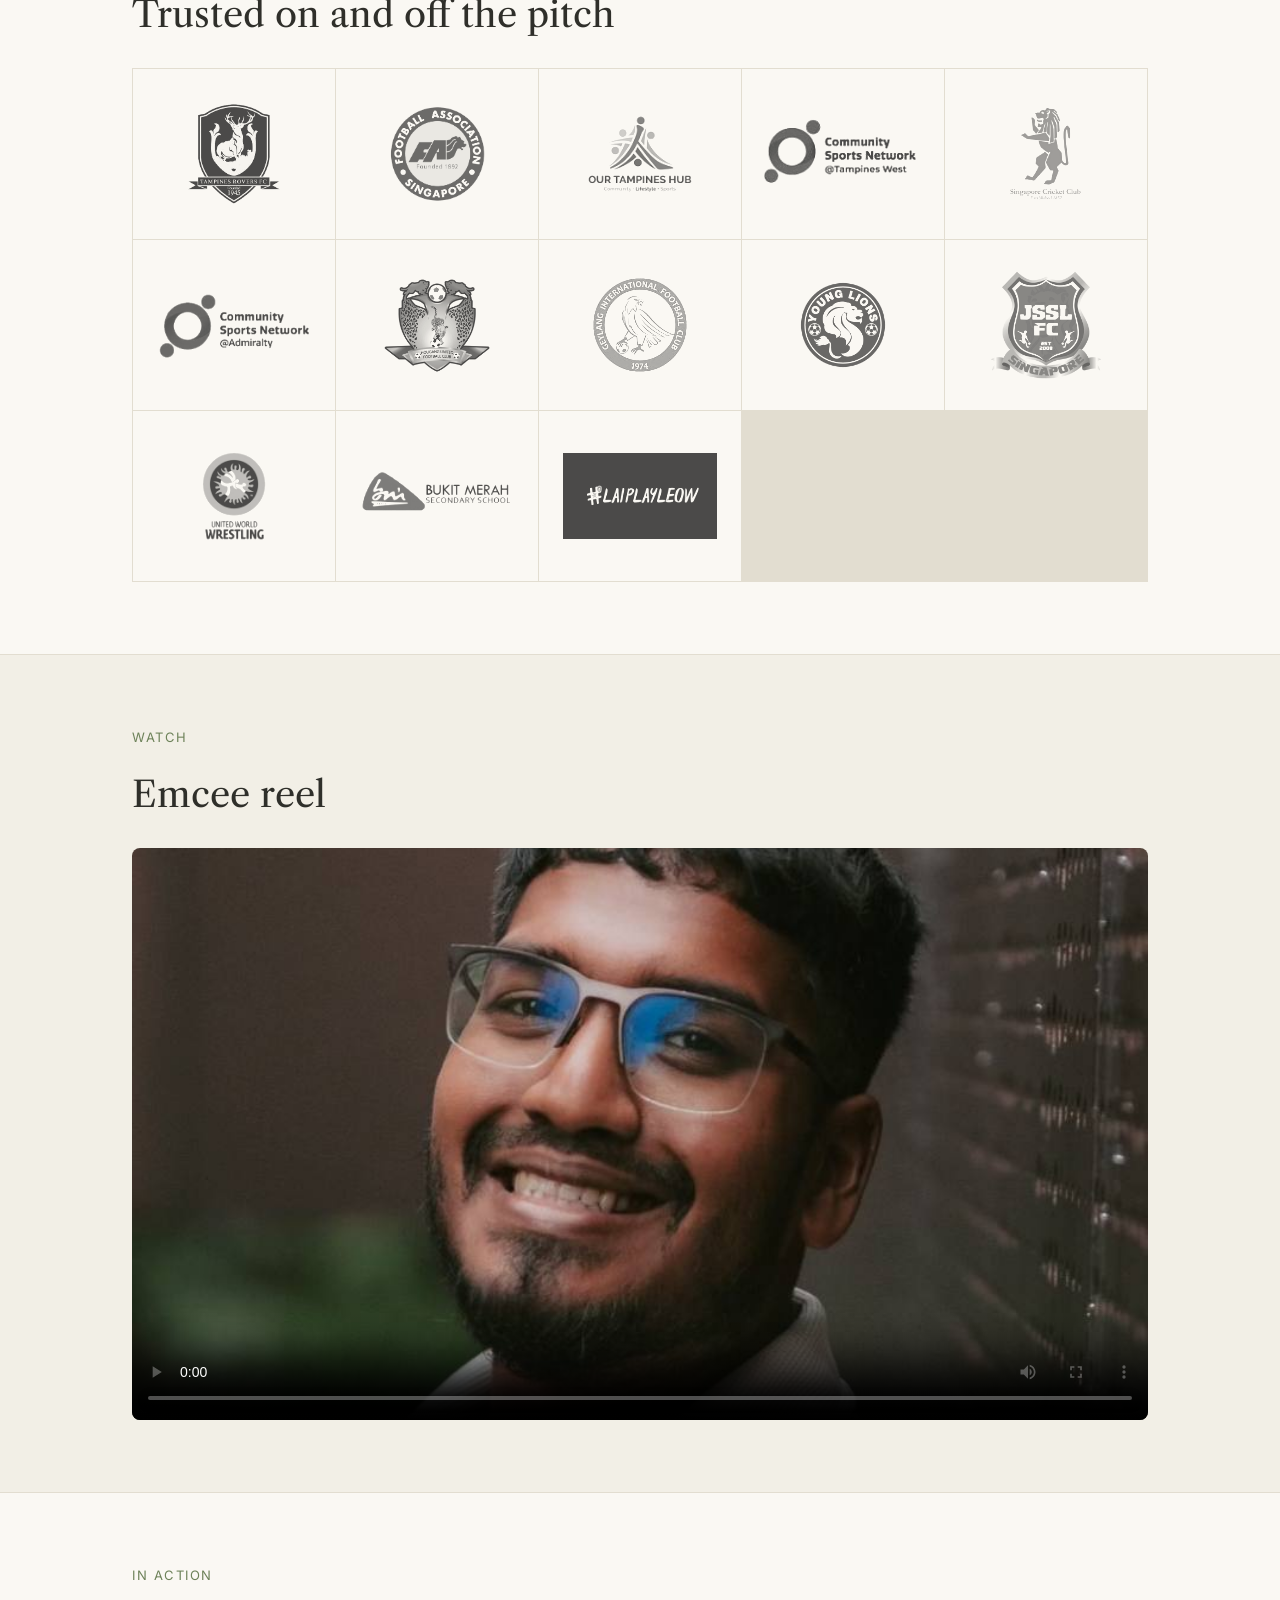
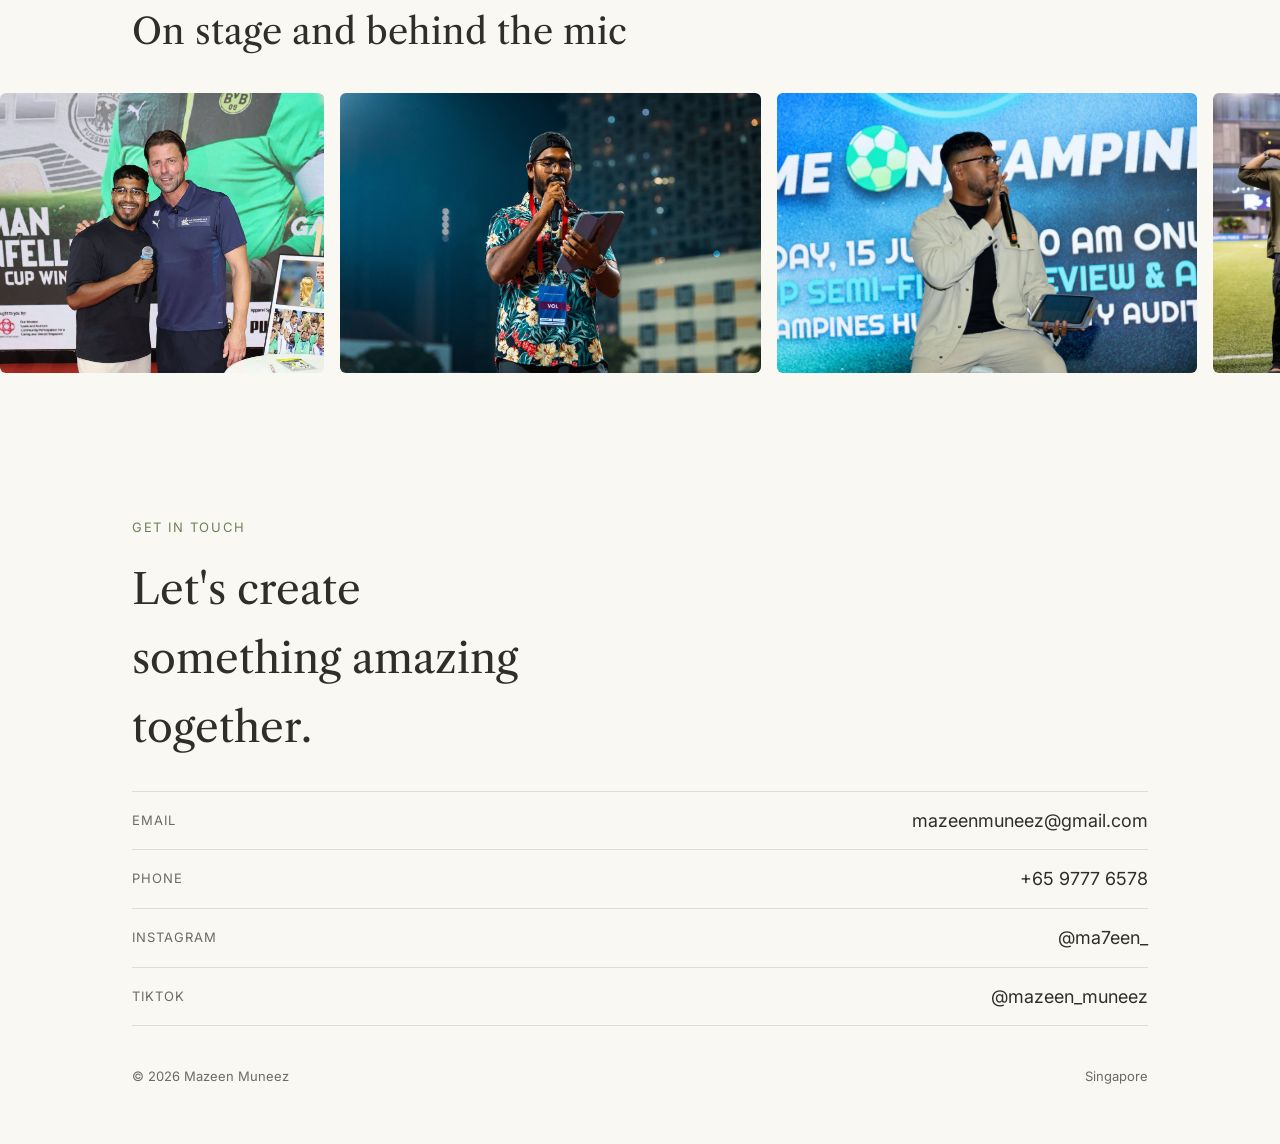
==== commit 8f6f9ed1: "Update index.html" ====
--- a/index.html
+++ b/index.html
@@ -83,7 +83,7 @@
       <div class="client-tile"><img src="assets/logo/young-lions.png" alt="Young Lions"></div>
       <div class="client-tile"><img src="assets/logo/jssl.png" alt="JSSL"></div>
       <div class="client-tile"><img src="assets/logo/UWW.png" alt="UWW"></div>
-      <dive class="client-tile"><img src="assets/logo/BMSS.png" alt="BMSS"></div>
+      <div class="client-tile"><img src="assets/logo/BMSS.png" alt="BMSS"></div>
       <dive class="client-tile"><img src="assets/logo/laiplayleow.jpg" alt="LaiPlayLeow"></div>
     </div>
   </div>
